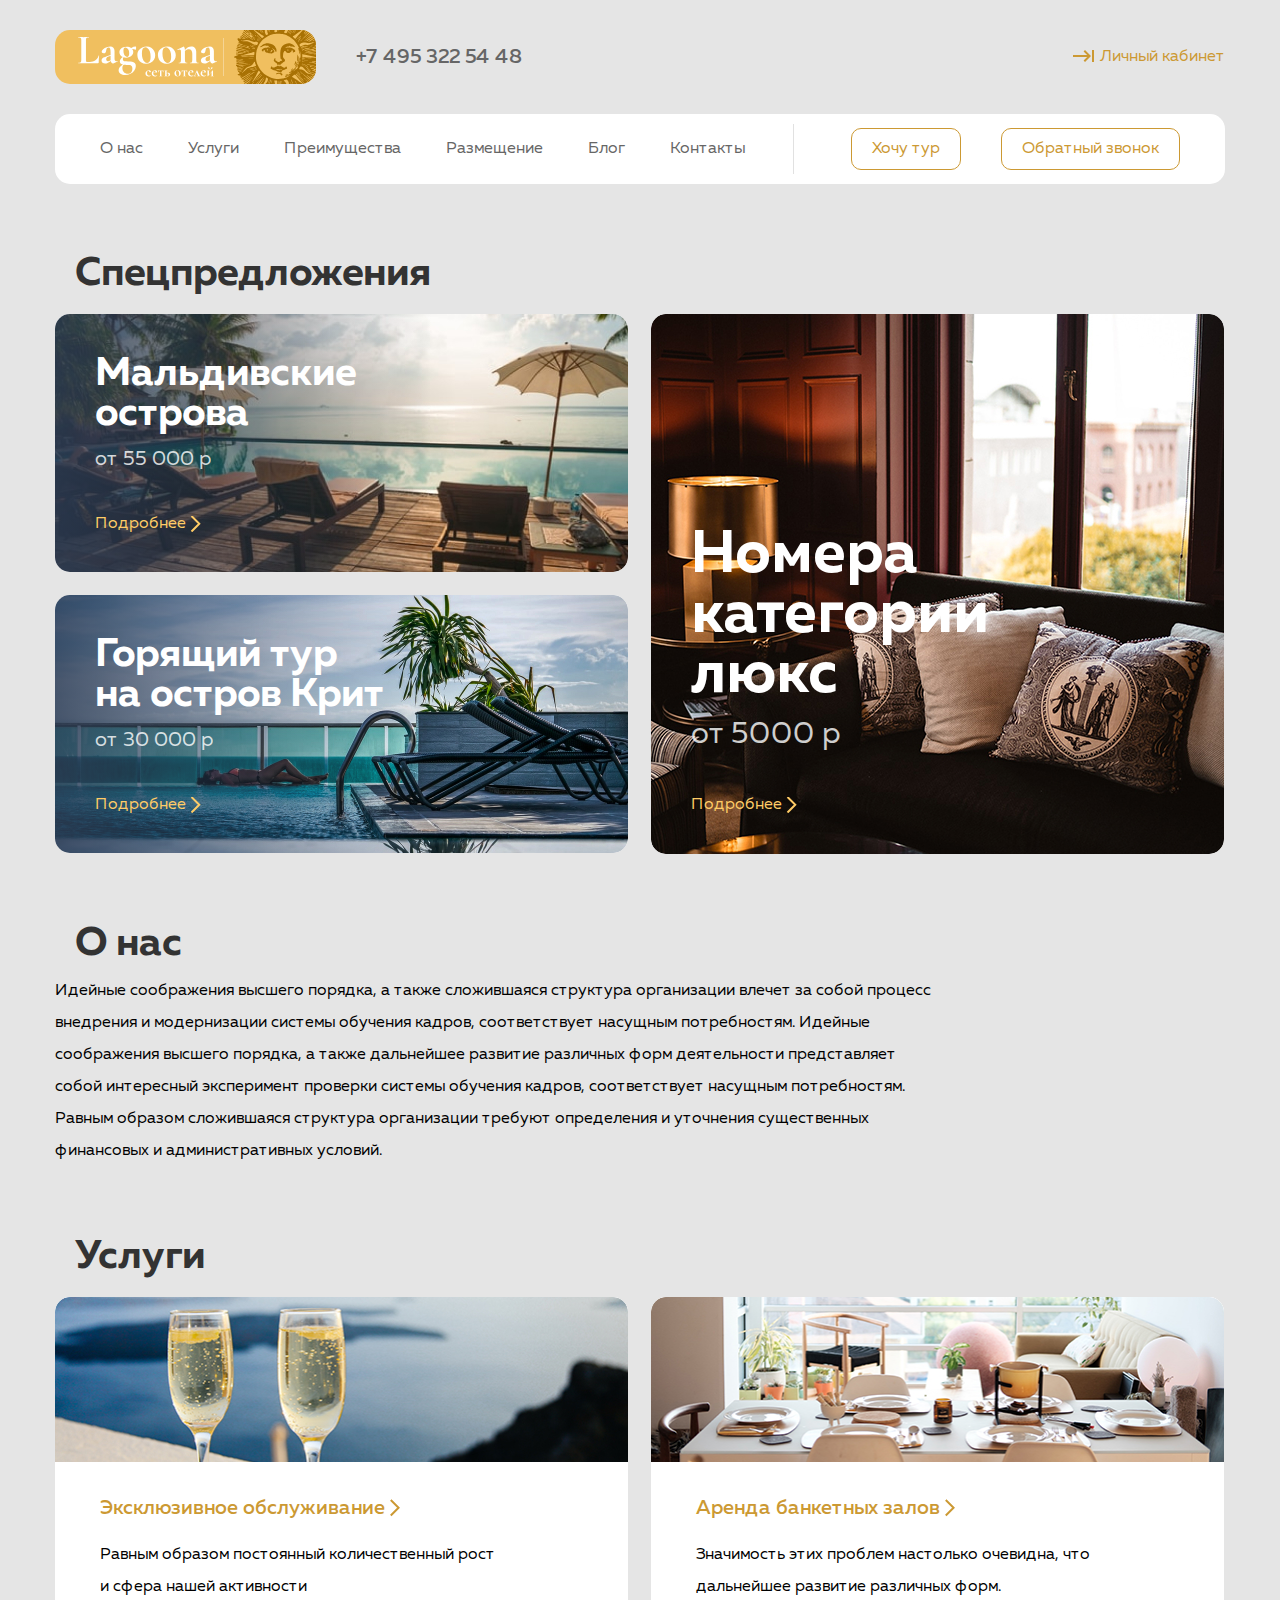
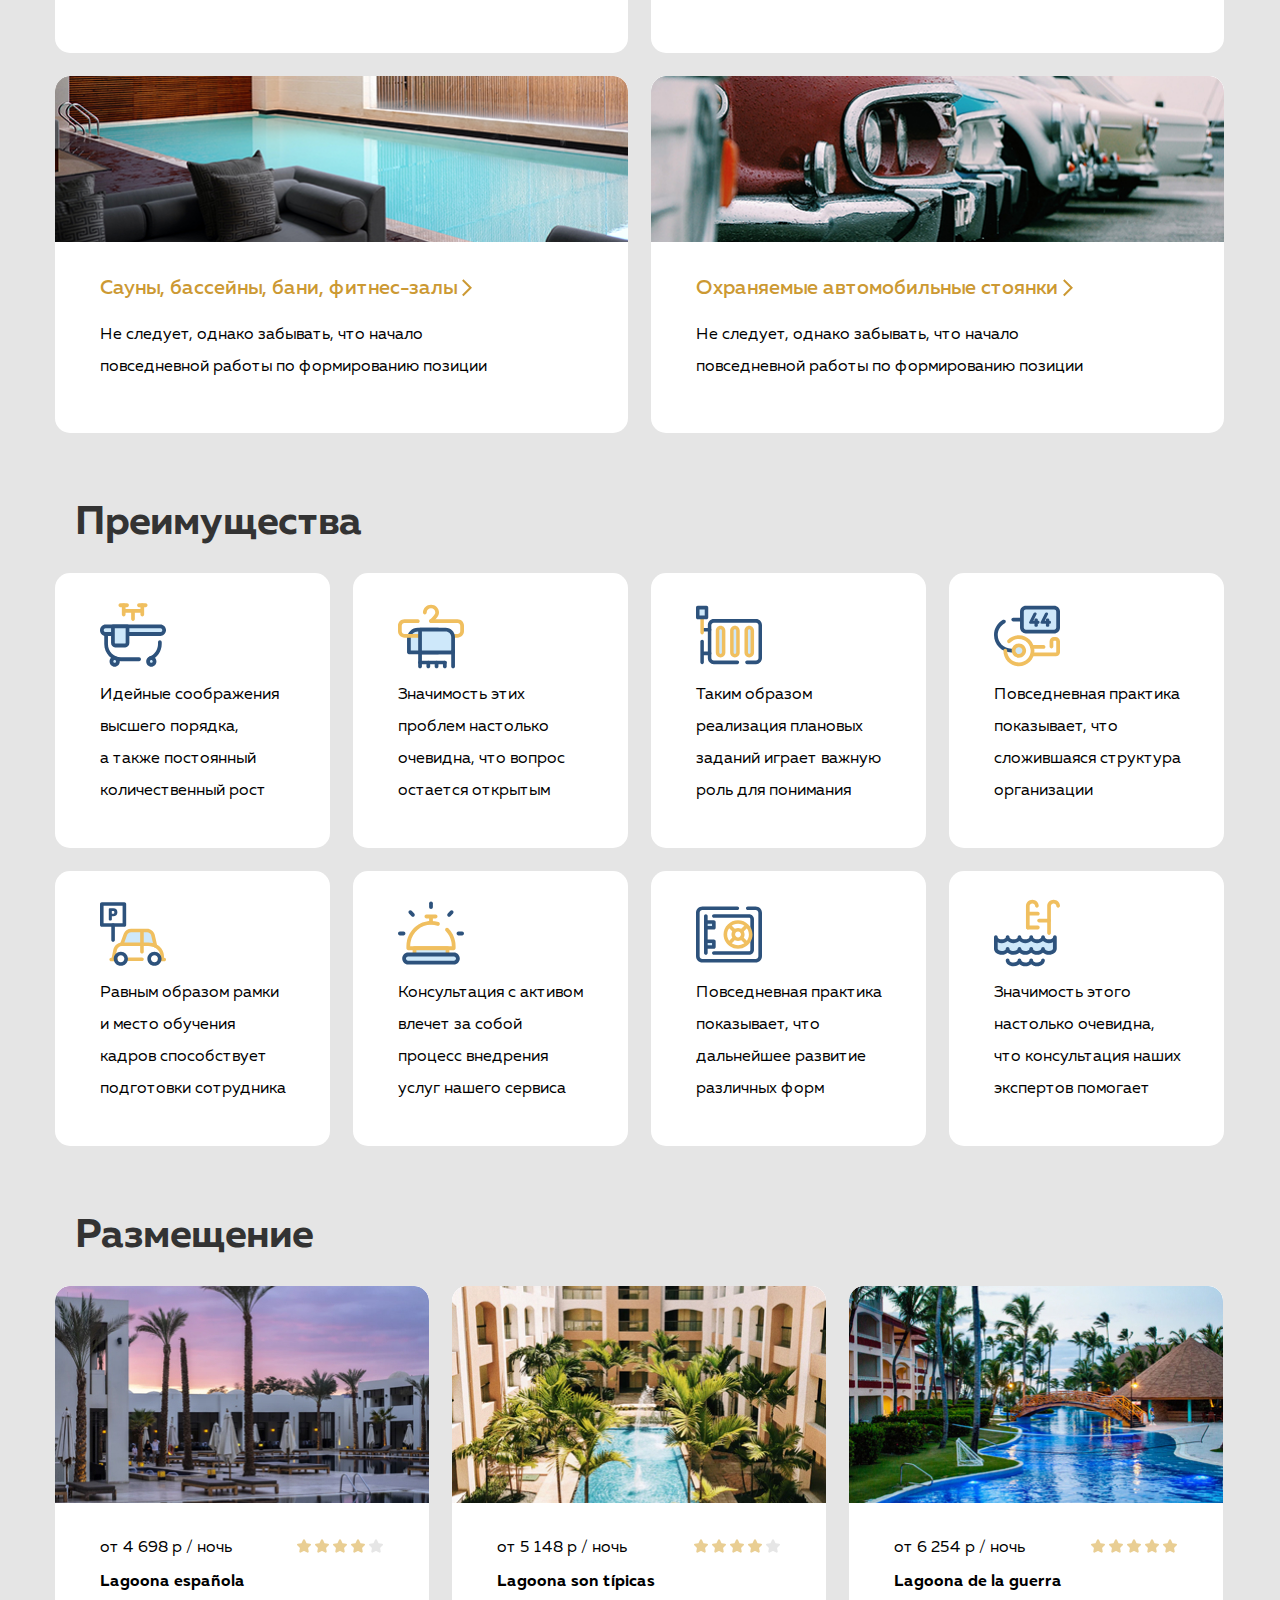
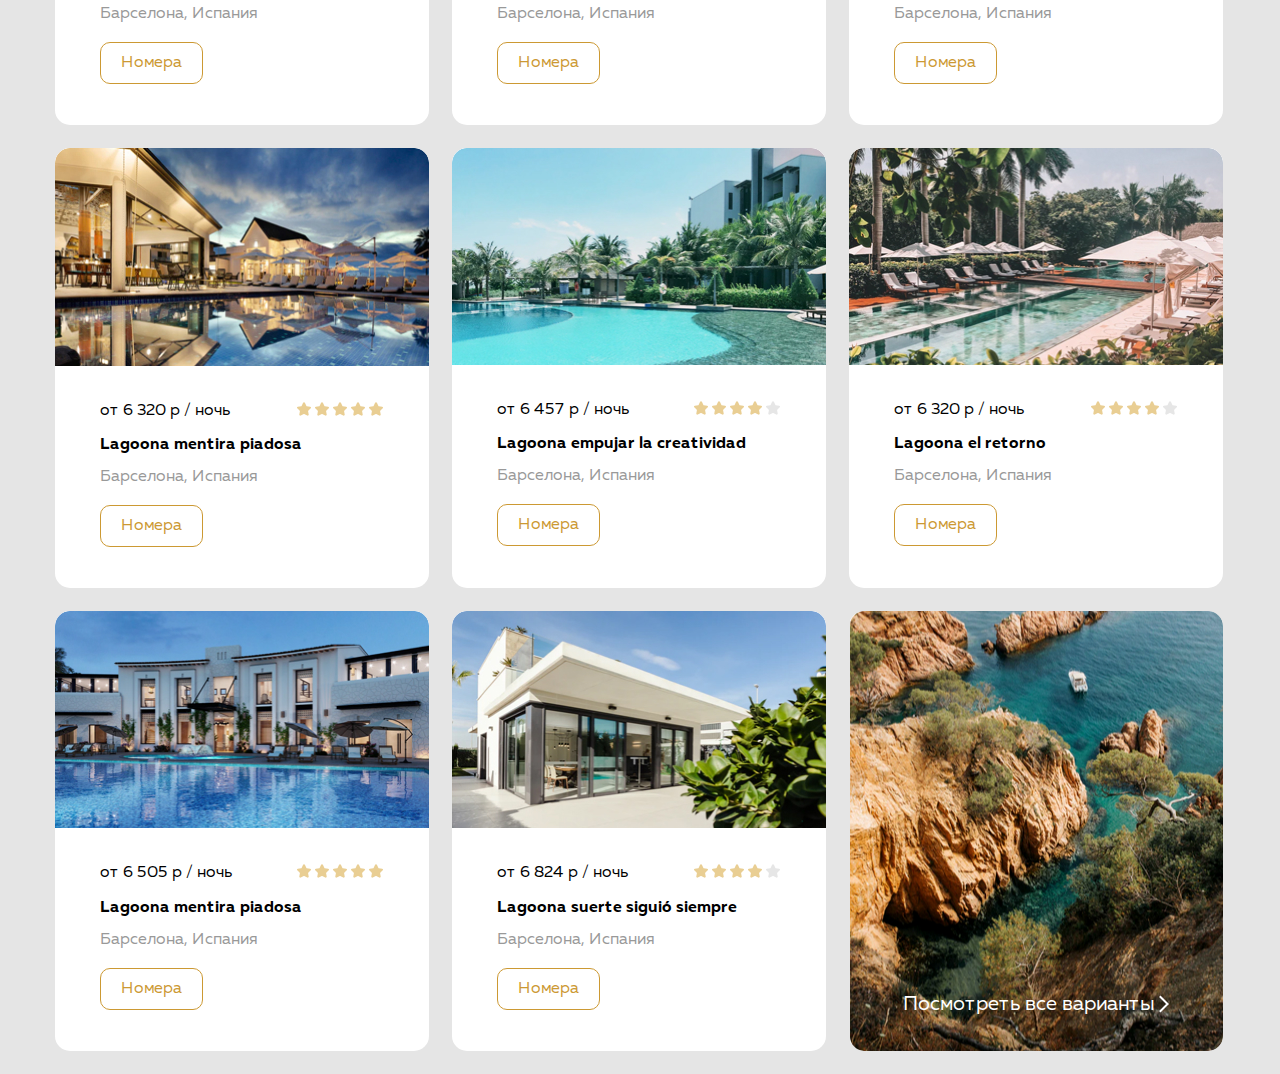
==== 08_layout-stylization/index.html @ 6246e5db "homework №8" ====
<!DOCTYPE html>
<html lang="ru">

<head>
    <meta charset="UTF-8">
    <meta name="viewport" content="width=device-width, initial-scale=1.0">
    <title>Lagoona</title>
    <link rel="stylesheet" href="css/normalize.css">
    <link rel="stylesheet" href="css/style.css">
</head>

<body>
    <header class="header">
        <div class="container header-top flex">
            <a href="#" class="header-logo">
                <img src="img/logo.svg" alt="logo">
            </a>
            <address class="header-address">
                  <a href="tel: +74953225448" class="header-address-link">
                    +7 495 322 54 48
                  </a>
            </address>
            <a href="#" class="header-link-account">
                  Личный кабинет
            </a>
        </div>
        <div class="container header-bottom">
            <nav class="header-nav flex">
                <ul class="header-list list-reset flex">
                    <li class="header-list-item">
                        <a href="#about" class="header-link">О нас</a>
                    </li>
                    <li class="header-list-item">
                        <a href="#services" class="header-link">Услуги</a>
                    </li>
                    <li class="header-list-item">
                        <a href="#benefits" class="header-link">Преимущества</a>
                    </li>
                    <li class="header-list-item">
                        <a href="#placement" class="header-link">Размещение</a>
                    </li>
                    <li class="header-list-item">
                        <a href="#blog" class="header-link">Блог</a>
                    </li>
                    <li class="header-list-item">
                        <a href="#contacts" class="header-link">Контакты</a>
                    </li>
                </ul>
                <div class="header-nav-btn">
                    <button class="btn header-btn">
                            Хочу тур
                        </button>
                    <button class="btn header-btn">
                            Обратный звонок
                        </button>
                </div>
            </nav>
        </div>
    </header>

    <main class="main">
        <section class="specials">
            <div class="container specials-container">
                <h2 class="section-title specials-title">
                    Спецпредложения
                </h2>
                <div class="flex">
                    <div class="specials-content-left">
                        <article class="specials-content specials-content-maldivian">
                            <h3 class="specials-content-title">
                                Мальдивские острова
                            </h3>
                            <span class="specials-content-price">
                      от 55 000 р
                    </span>
                            <a href="#" class="specials-link">
                      Подробнее
                    </a>
                        </article>
                        <article class="specials-content specials-content-crete">
                            <h3 class="specials-content-title">
                                Горящий тур на&nbsp;остров Крит
                            </h3>
                            <span class="specials-content-price">
                      от 30 000 р
                    </span>
                            <a href="#" class="specials-link">
                      Подробнее
                    </a>
                        </article>
                    </div>
                    <div class="specials-content-right">
                        <article class="specials-content specials-content-big">
                            <h3 class="specials-content-title specials-content-big-title">
                                Номера категории люкс
                            </h3>
                            <span class="specials-content-price specials-content-big-price">
                      от 5000 р
                    </span>
                            <a href="#" class="specials-link">
                      Подробнее
                    </a>
                        </article>
                    </div>
                </div>
            </div>
        </section>
        <section id="about" class="about">
            <div class="container about-container">
                <h2 class="section-title about-title">
                    О нас
                </h2>
                <p class="about-text">
                    Идейные соображения высшего порядка, а&nbsp;также сложившаяся структура организации влечет за&nbsp;собой процесс внедрения и&nbsp;модернизации системы обучения кадров, соответствует насущным потребностям. Идейные соображения высшего порядка, а&nbsp;также
                    дальнейшее развитие различных форм деятельности представляет собой интересный эксперимент проверки системы обучения кадров, соответствует насущным потребностям. Равным образом сложившаяся структура организации требуют определения и&nbsp;уточнения
                    существенных финансовых и&nbsp;административных условий.
                </p>
            </div>
        </section>
        <section id="services" class="services">
            <div class="container">
                <h2 class="section-title services-title">
                    Услуги
                </h2>
                <ul class="services-list list-reset flex">
                    <li class="services-item">
                        <img src="img/services-bg-1.jpg" alt="Эксклюзивное обслуживание" class="services-item-img">
                        <div class="services-item-preview">
                            <h3 class="services-item-title">Эксклюзивное обслуживание</h3>
                            <p class="services-item-descr">
                                Равным образом постоянный количественный рост и&nbsp;сфера нашей активности
                            </p>
                        </div>
                    </li>
                    <li class="services-item">
                        <img src="img/services-bg-2.jpg" alt="Аренда банкетных залов" class="services-item-img">
                        <div class="services-item-preview">
                            <h3 class="services-item-title">Аренда банкетных залов</h3>
                            <p class="services-item-descr">
                                Значимость этих проблем настолько очевидна, что дальнейшее развитие различных форм.
                            </p>
                        </div>
                    </li>
                    <li class="services-item">
                        <img src="img/services-bg-3.jpg" alt="Сауны, бассейны, бани, фитнес-залы" class="services-item-img">
                        <div class="services-item-preview">
                            <h3 class="services-item-title">Сауны, бассейны, бани, фитнес-залы</h3>
                            <p class="services-item-descr">
                                Не&nbsp;следует, однако забывать, что начало повседневной работы по&nbsp;формированию позиции
                            </p>
                        </div>
                    </li>
                    <li class="services-item">
                        <img src="img/services-bg-4.jpg" alt="Охраняемые автомобильные стоянки" class="services-item-img">
                        <div class="services-item-preview">
                            <h3 class="services-item-title">Охраняемые автомобильные стоянки</h3>
                            <p class="services-item-descr">
                                Не&nbsp;следует, однако забывать, что начало повседневной работы по&nbsp;формированию позиции
                            </p>
                        </div>
                    </li>
                </ul>
            </div>
        </section>
        <section id="benefits" class="benefits">
            <div class="container benefits-container">
                <h2 class="section-title benefits-title">Преимущества</h2>
                <ul class="benefits-list list-reset flex">
                    <li class="benefits-item">
                        <img src="img/benefits-icon-1.svg" alt="benefits icon" class="benefits-item-icon">
                        <p class="benefits-item-descr">
                            Идейные соображения высшего порядка, а&nbsp;также постоянный количественный рост
                        </p>
                    </li>
                    <li class="benefits-item">
                        <img src="img/benefits-icon-2.svg" alt="benefits icon" class="benefits-item-icon">
                        <p class="benefits-item-descr">
                            Значимость этих проблем настолько очевидна, что вопрос остается открытым
                        </p>
                    </li>
                    <li class="benefits-item">
                        <img src="img/benefits-icon-3.svg" alt="benefits icon" class="benefits-item-icon">
                        <p class="benefits-item-descr">
                            Таким образом реализация плановых заданий играет важную роль для понимания
                        </p>
                    </li>
                    <li class="benefits-item">
                        <img src="img/benefits-icon-4.svg" alt="benefits icon" class="benefits-item-icon">
                        <p class="benefits-item-descr">
                            Повседневная практика показывает, что сложившаяся структура организации
                        </p>
                    </li>
                    <li class="benefits-item">
                        <img src="img/benefits-icon-5.svg" alt="benefits icon" class="benefits-item-icon">
                        <p class="benefits-item-descr">
                            Равным образом рамки и&nbsp;место обучения кадров способствует подготовки сотрудника
                        </p>
                    </li>
                    <li class="benefits-item">
                        <img src="img/benefits-icon-6.svg" alt="benefits icon" class="benefits-item-icon">
                        <p class="benefits-item-descr">
                            Консультация с&nbsp;активом влечет за&nbsp;собой процесс внедрения услуг нашего сервиса
                        </p>
                    </li>
                    <li class="benefits-item">
                        <img src="img/benefits-icon-7.svg" alt="benefits icon" class="benefits-item-icon">
                        <p class="benefits-item-descr">
                            Повседневная практика показывает, что дальнейшее развитие различных форм
                        </p>
                    </li>
                    <li class="benefits-item">
                        <img src="img/benefits-icon-8.svg" alt="benefits icon" class="benefits-item-icon">
                        <p class="benefits-item-descr">
                            Значимость этого настолько очевидна, что консультация наших экспертов помогает
                        </p>
                    </li>
                </ul>
            </div>
        </section>
        <section id="placement" class="placement">
            <div class="container">
                <h2 class="section-title placement-title">
                    Размещение
                </h2>
                <ul class="placement-list list-reset flex">
                    <li class="placement-item">
                        <img src="img/placement-bg-1.jpg" alt="Lagoona española" class="placement-bg">
                        <div class="placement-item-preview">
                            <div class="placement-price-rating">
                                <p class="placement-price">
                                    от&nbsp;<span>4&nbsp;698&nbsp;р&nbsp;</span>&#47; ночь
                                </p>
                                <div class="placement-rating">
                                    <img src="img/star.svg" alt="Рейтинг отеля 4 из 5">
                                    <img src="img/star.svg" alt="">
                                    <img src="img/star.svg" alt="">
                                    <img src="img/star.svg" alt="">
                                    <img src="img/star-empty.svg" alt="">
                                </div>
                            </div>
                            <h4 class="placement-item-title">
                                Lagoona espa&ntilde;ola
                            </h4>
                            <span class="placement-country">Барселона, Испания</span>
                            <button class="btn placement-btn">
                          Номера
                        </button>
                        </div>
                    </li>
                    <li class="placement-item">
                        <img src="img/placement-bg-2.jpg" alt="Lagoona son típicas" class="placement-bg">
                        <div class="placement-item-preview">
                            <div class="placement-price-rating">
                                <p class="placement-price">
                                    от&nbsp;<span>5&nbsp;148&nbsp;р&nbsp;</span>&#47; ночь
                                </p>
                                <div class="placement-rating">
                                    <img src="img/star.svg" alt="Рейтинг отеля 4 из 5">
                                    <img src="img/star.svg" alt="">
                                    <img src="img/star.svg" alt="">
                                    <img src="img/star.svg" alt="">
                                    <img src="img/star-empty.svg" alt="">
                                </div>
                            </div>
                            <h4 class="placement-item-title">
                                Lagoona son t&iacute;picas
                            </h4>
                            <span class="placement-country">Барселона, Испания</span>
                            <button class="btn placement-btn">
                          Номера
                        </button>
                        </div>
                    </li>
                    <li class="placement-item">
                        <img src="img/placement-bg-3.jpg" alt="Lagoona de la guerra" class="placement-bg">
                        <div class="placement-item-preview">
                            <div class="placement-price-rating">
                                <p class="placement-price">
                                    от&nbsp;<span>6&nbsp;254&nbsp;р&nbsp;</span>&#47; ночь
                                </p>
                                <div class="placement-rating">
                                    <img src="img/star.svg" alt="Рейтинг отеля 5 из 5">
                                    <img src="img/star.svg" alt="">
                                    <img src="img/star.svg" alt="">
                                    <img src="img/star.svg" alt="">
                                    <img src="img/star.svg" alt="">
                                </div>
                            </div>
                            <h4 class="placement-item-title">
                                Lagoona de&nbsp;la&nbsp;guerra
                            </h4>
                            <span class="placement-country">Барселона, Испания</span>
                            <button class="btn placement-btn">
                          Номера
                        </button>
                        </div>
                    </li>
                    <li class="placement-item">
                        <img src="img/placement-bg-4.jpg" alt="Lagoona mentira piadosa" class="placement-bg">
                        <div class="placement-item-preview">
                            <div class="placement-price-rating">
                                <p class="placement-price">
                                    от&nbsp;<span>6&nbsp;320&nbsp;р&nbsp;</span>&#47; ночь
                                </p>
                                <div class="placement-rating">
                                    <img src="img/star.svg" alt="Рейтинг отеля 5 из 5">
                                    <img src="img/star.svg" alt="">
                                    <img src="img/star.svg" alt="">
                                    <img src="img/star.svg" alt="">
                                    <img src="img/star.svg" alt="">
                                </div>
                            </div>
                            <h4 class="placement-item-title">
                                Lagoona mentira piadosa
                            </h4>
                            <span class="placement-country">Барселона, Испания</span>
                            <button class="btn placement-btn">
                          Номера
                        </button>
                        </div>
                    </li>
                    <li class="placement-item">
                        <img src="img/placement-bg-5.jpg" alt="Lagoona empujar la creatividad" class="placement-bg">
                        <div class="placement-item-preview">
                            <div class="placement-price-rating">
                                <p class="placement-price">
                                    от&nbsp;<span>6&nbsp;457&nbsp;р&nbsp;</span>&#47; ночь
                                </p>
                                <div class="placement-rating">
                                    <img src="img/star.svg" alt="Рейтинг отеля 4 из 5">
                                    <img src="img/star.svg" alt="">
                                    <img src="img/star.svg" alt="">
                                    <img src="img/star.svg" alt="">
                                    <img src="img/star-empty.svg" alt="">
                                </div>
                            </div>
                            <h4 class="placement-item-title">
                                Lagoona empujar la&nbsp;creatividad
                            </h4>
                            <span class="placement-country">Барселона, Испания</span>
                            <button class="btn placement-btn">
                          Номера
                        </button>
                        </div>
                    </li>
                    <li class="placement-item">
                        <img src="img/placement-bg-6.jpg" alt="Lagoona el retorno" class="placement-bg">
                        <div class="placement-item-preview">
                            <div class="placement-price-rating">
                                <p class="placement-price">
                                    от&nbsp;<span>6&nbsp;320&nbsp;р&nbsp;</span>&#47; ночь
                                </p>
                                <div class="placement-rating">
                                    <img src="img/star.svg" alt="Рейтинг отеля 4 из 5">
                                    <img src="img/star.svg" alt="">
                                    <img src="img/star.svg" alt="">
                                    <img src="img/star.svg" alt="">
                                    <img src="img/star-empty.svg" alt="">
                                </div>
                            </div>
                            <h4 class="placement-item-title">
                                Lagoona el&nbsp;retorno
                            </h4>
                            <span class="placement-country">Барселона, Испания</span>
                            <button class="btn placement-btn">
                          Номера
                        </button>
                        </div>
                    </li>
                    <li class="placement-item">
                        <img src="img/placement-bg-7.jpg" alt="Lagoona mentira piadosa" class="placement-bg">
                        <div class="placement-item-preview">
                            <div class="placement-price-rating">
                                <p class="placement-price">
                                    от&nbsp;<span>6&nbsp;505&nbsp;р&nbsp;</span>&#47; ночь
                                </p>
                                <div class="placement-rating">
                                    <img src="img/star.svg" alt="Рейтинг отеля 5 из 5">
                                    <img src="img/star.svg" alt="">
                                    <img src="img/star.svg" alt="">
                                    <img src="img/star.svg" alt="">
                                    <img src="img/star.svg" alt="">
                                </div>
                            </div>
                            <h4 class="placement-item-title">
                                Lagoona mentira piadosa
                            </h4>
                            <span class="placement-country">Барселона, Испания</span>
                            <button class="btn placement-btn">
                          Номера
                        </button>
                        </div>
                    </li>
                    <li class="placement-item">
                        <img src="img/placement-bg-8.jpg" alt="Lagoona suerte siguió siempre" class="placement-bg">
                        <div class="placement-item-preview">
                            <div class="placement-price-rating">
                                <p class="placement-price">
                                    от&nbsp;<span>6&nbsp;824&nbsp;р&nbsp;</span>&#47; ночь
                                </p>
                                <div class="placement-rating">
                                    <img src="img/star.svg" alt="Рейтинг отеля 4 из 5">
                                    <img src="img/star.svg" alt="">
                                    <img src="img/star.svg" alt="">
                                    <img src="img/star.svg" alt="">
                                    <img src="img/star-empty.svg" alt="">
                                </div>
                            </div>
                            <h4 class="placement-item-title">
                                Lagoona suerte sigui&oacute; siempre
                            </h4>
                            <span class="placement-country">Барселона, Испания</span>
                            <button class="btn placement-btn">
                          Номера
                        </button>
                        </div>
                    </li>
                    <li class="placement-item placement-show-all">
                        <span class="placement-show-all-link">Посмотреть все варианты</span>
                    </li>
                </ul>
            </div>
        </section>
    </main>
</body>

</html>
---- 08_layout-stylization/css/style.css ----
html {
    box-sizing: border-box;
}

*,
*::before,
*::after {
    box-sizing: inherit;
}

p,
h1,
h2,
h3,
h4,
li,
ul,
figure {
    margin: 0;
}

a {
    color: inherit;
    text-decoration: none;
}

img {
    max-width: 100%;
}

@font-face {
    font-family: "Muller";
    src: local("Muller-Regular"), url(../fonts/Muller-Regular.woff2), url(../fonts/Muller-Regular.woff);
    font-weight: 400;
    font-style: normal;
    font-display: swap;
}

@font-face {
    font-family: "Muller";
    src: local("Muller-Medium"), url(../fonts/Muller-Medium.woff2), url(../fonts/Muller-Medium.woff);
    font-weight: 500;
    font-style: normal;
    font-display: swap;
}

@font-face {
    font-family: "Muller";
    src: local("Muller-Bold"), url(../fonts/Muller-Bold.woff2), url(../fonts/Muller-Bold.woff);
    font-weight: 700;
    font-style: normal;
    font-display: swap;
}

body {
    min-width: 1200px;
    font-family: 'Muller', sans-serif;
    background: #E5E5E5;
}


/* globe */

.list-reset {
    margin: 0;
    padding: 0;
    list-style: none;
}

.container {
    width: 1170px;
    margin: 0 auto;
}

.flex {
    display: flex;
}

.section-title {
    margin-left: 20px;
    font-size: 40px;
    line-height: 40px;
    color: #333333;
}

.btn {
    padding: 0 20px;
    min-height: 42px;
    border: 1px solid #CC9933;
    border-radius: 10px;
    background-color: inherit;
    font-size: 16px;
    line-height: 16px;
    color: #CC9933;
    cursor: pointer;
}


/* header */

.header-top {
    align-items: center;
    padding: 30px 0;
}

.header-logo {
    margin-right: 40px;
    height: 54px;
}

.header-address {
    font-style: normal;
    font-weight: 500;
    font-size: 20px;
    line-height: 20px;
    color: #666666;
}

.header-link-account {
    margin-left: auto;
    padding-left: 27px;
    font-size: 16px;
    line-height: 16px;
    color: #CC9933;
    background-image: url('../img/enter.svg');
    background-position: left 1px;
    background-repeat: no-repeat;
}

.header-nav {
    justify-content: space-between;
    align-items: center;
    padding: 0 45px;
    min-height: 70px;
    background: #FFFFFF;
    border-radius: 15px;
}

.header-list-item {
    font-size: 16px;
    line-height: 16px;
    color: #666666;
}

.header-list-item:not(:last-child) {
    margin-right: 45px;
}

.header-bottom {
    margin-bottom: 70px;
}

.header-nav-btn {
    display: flex;
    align-items: center;
    height: 50px;
    padding-left: 57px;
    border-left: 1px solid #E1E1E1;
}

.header-btn:not(:last-child) {
    margin-right: 40px;
}


/* specials */

.specials-container {
    margin-bottom: 70px;
}

.specials-title {
    margin-bottom: 20px;
}

.specials-content-left {
    display: flex;
    flex-direction: column;
    width: 573px;
    margin-right: 23px;
}

.specials-content-right {
    width: 573px;
}

.specials-content {
    display: flex;
    flex-direction: column;
    overflow: hidden;
    padding: 40px;
    border-radius: 15px;
}

.specials-content-maldivian {
    background: linear-gradient(90deg, rgba(48, 64, 89, 0.84) -2.9%, rgba(53, 65, 83, 0) 65.7%), center center url('../img/maldivian.jpg') no-repeat;
}

.specials-content-crete {
    background: linear-gradient(90deg, rgba(48, 64, 89, 0.84) -2.9%, rgba(53, 65, 83, 0) 65.7%), center center url('../img/crete.jpg') no-repeat;
}

.specials-content:not(:last-child) {
    margin-bottom: 23px;
}

.specials-content-title {
    width: 299px;
    margin-bottom: 15px;
    font-size: 40px;
    line-height: 40px;
    color: #FFFFFF;
}

.specials-content-price {
    margin-bottom: 47px;
    font-size: 20px;
    line-height: 20px;
    color: #FFFFFF;
    opacity: 0.8;
}

.specials-link {
    width: max-content;
    padding-right: 15px;
    font-size: 16px;
    line-height: 16px;
    color: #FFCC66;
    background: right center url('../img/rectangle-link.svg') no-repeat;
}

.specials-content-big-title {
    font-size: 60px;
    line-height: 60px;
    color: #FFFFFF;
}

.specials-content-big-price {
    font-size: 30px;
    line-height: 30px;
}

.specials-content-big {
    padding-top: 211px;
    min-height: 540px;
    background: center center url('../img/hotel-rooms-lux.jpg');
}


/* about */

.about-container {
    margin-bottom: 70px;
}

.about-title {
    margin-bottom: 11px;
}

.about-text {
    max-width: 888px;
    font-size: 16px;
    line-height: 200%;
    color: #000000;
}


/* services */

.services-title {
    margin-bottom: 20px;
}

.services-list {
    flex-wrap: wrap;
    margin-bottom: 47px;
}

.services-item {
    display: flex;
    flex-direction: column;
    width: 573px;
    margin-bottom: 23px;
    overflow: hidden;
    background-color: #FFFFFF;
    border-radius: 15px;
}

.services-item:not(:nth-child(2n)) {
    margin-right: 23px;
}

.services-item-preview {
    display: flex;
    flex-direction: column;
    padding: 26px 0 50px 45px;
}

.services-item-title {
    width: max-content;
    margin-bottom: 11px;
    padding-right: 15px;
    font-weight: 500;
    font-size: 20px;
    line-height: 200%;
    color: #CC9933;
    background: right center url('../img/rectangle-link-1.svg') no-repeat;
}

.services-item-descr {
    max-width: 402px;
    font-size: 16px;
    line-height: 200%;
    color: #000000;
}


/* benefits */

.benefits-container {
    margin-bottom: 47px;
}

.benefits-title {
    margin-bottom: 30px;
}

.benefits-list {
    flex-wrap: wrap;
}

.benefits-item {
    display: flex;
    flex-direction: column;
    justify-content: flex-end;
    width: 275px;
    min-height: 275px;
    margin-bottom: 23px;
    padding: 0 0 41px 45px;
    background-color: #FFFFFF;
    border-radius: 15px;
}

.benefits-item-icon {
    width: 66px;
    margin-bottom: 10px;
}

.benefits-item-descr {
    max-width: 188px;
    font-size: 16px;
    line-height: 200%;
    color: #000000;
}

.benefits-item:not(:nth-child(4n)) {
    margin-right: 23px;
}


/* placement */

.placement-title {
    margin-bottom: 30px;
}

.placement-list {
    flex-wrap: wrap;
}

.placement-item {
    width: 374px;
    margin-bottom: 23px;
    display: flex;
    flex-direction: column;
    overflow: hidden;
    background: #FFFFFF;
    border-radius: 15px;
}

.placement-item:not(:nth-child(3n)) {
    margin-right: 23px;
}

.placement-item-preview {
    display: flex;
    flex-direction: column;
    padding: 36px 46px 41px 45px;
}

.placement-price-rating {
    display: flex;
    justify-content: space-between;
    margin-bottom: 16px;
}

.placement-item-title {
    margin-bottom: 16px;
    font-size: 16px;
    line-height: 16px;
    color: #000000;
}

.placement-country {
    margin-bottom: 20px;
    font-size: 16px;
    line-height: 16px;
    color: #999999;
}

.placement-btn {
    align-self: flex-start;
}

.placement-show-all {
    justify-content: flex-end;
    align-items: center;
    padding-bottom: 27px;
    background: center center url('../img/show-all.jpg') no-repeat;
}

.placement-show-all-link {
    font-size: 20px;
    line-height: 200%;
    color: #FFFFFF;
    padding-right: 15px;
    background: right center url('../img/rectangle-link-2.svg') no-repeat;
}
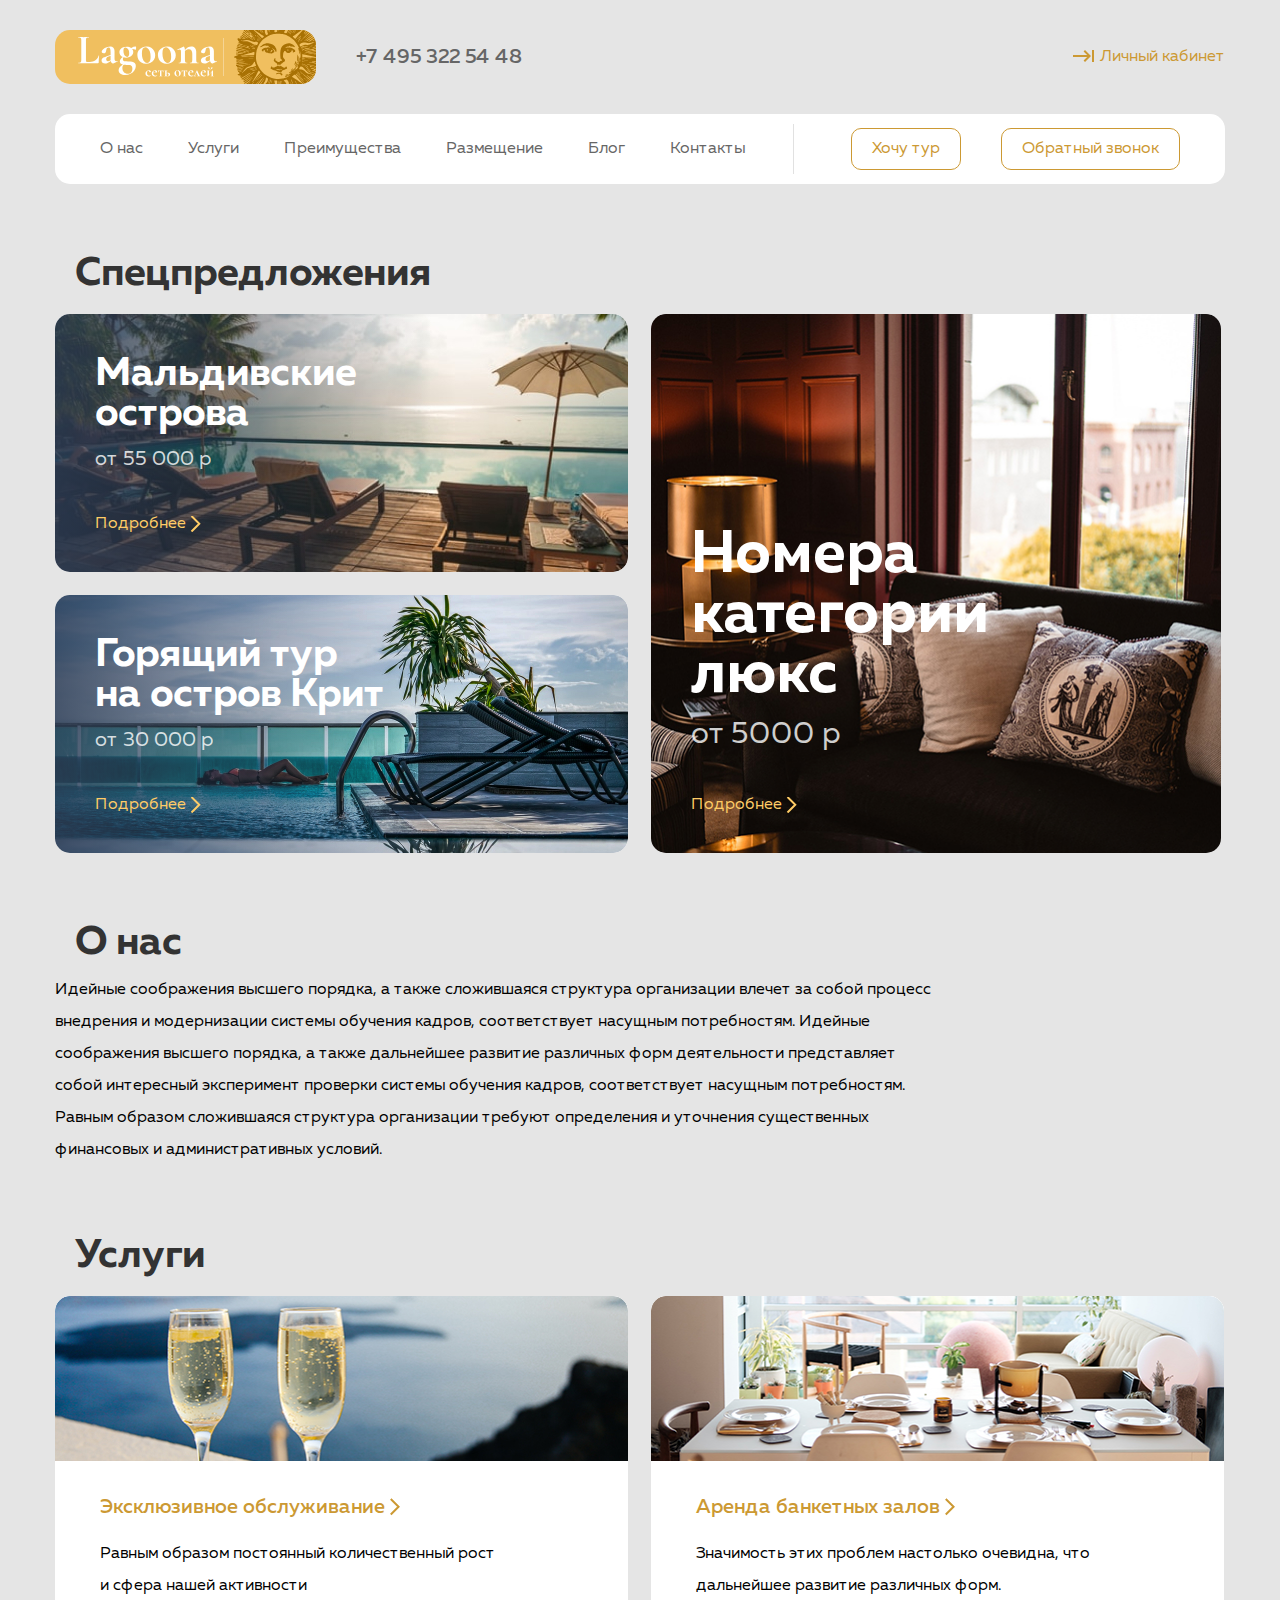
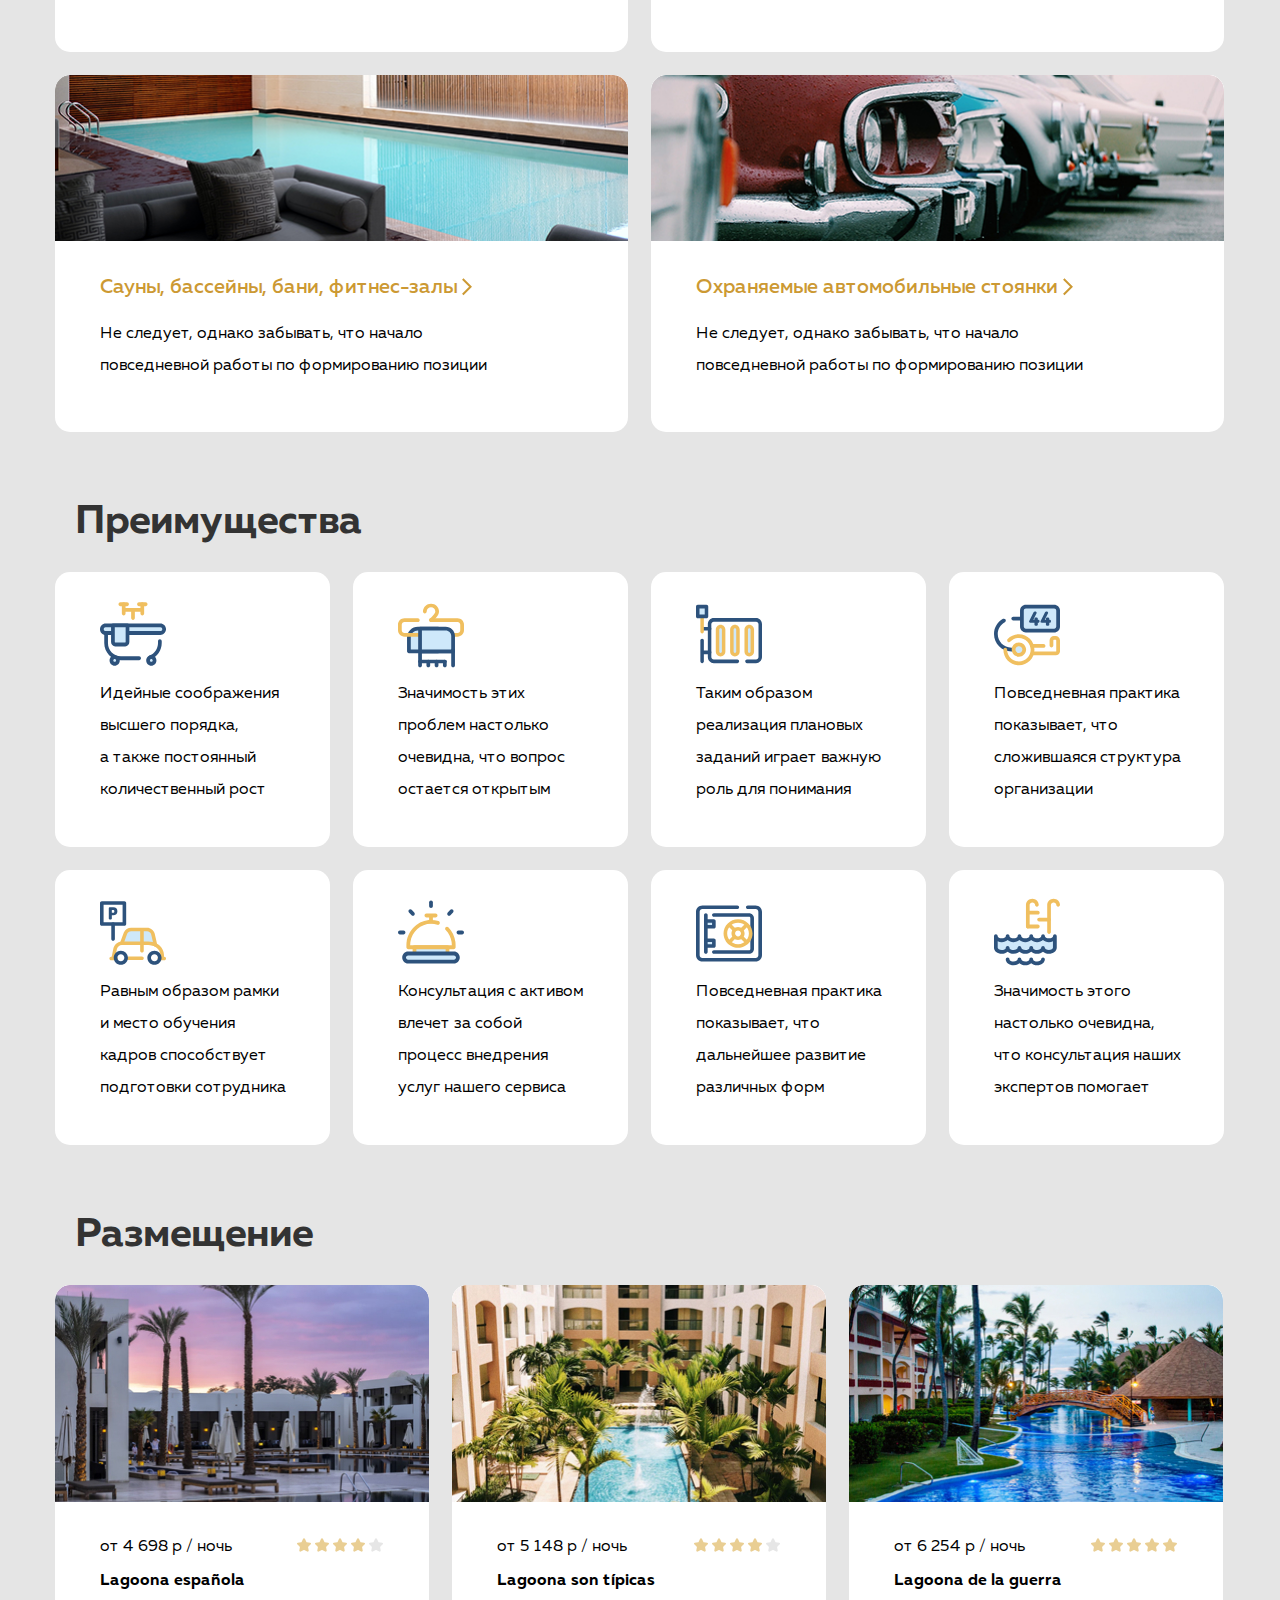
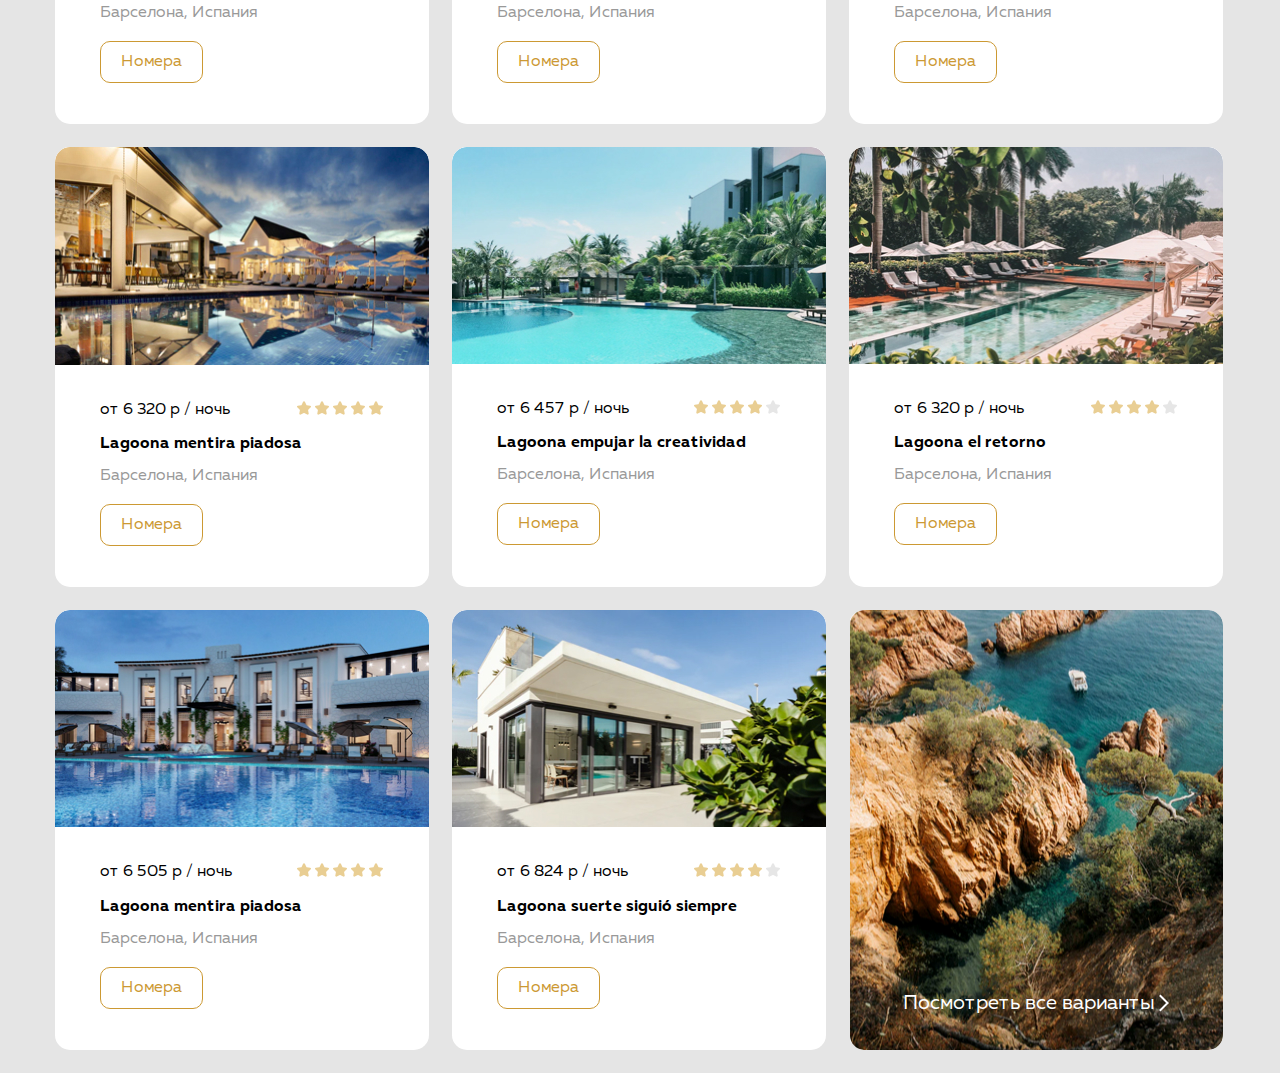
==== commit beceb986: "fixed bugs" ====
--- a/08_layout-stylization/index.html
+++ b/08_layout-stylization/index.html
@@ -66,6 +66,17 @@
                 </h2>
                 <div class="flex">
                     <div class="specials-content-left">
+                        <!-- <article class="specials-content specials-content-maldivian">
+                            <h3 class="specials-content-title">
+                                Мальдивские острова
+                            </h3>
+                            <span class="specials-content-price">
+                      от 55 000 р
+                    </span>
+                            <a href="#" class="specials-link">
+                      Подробнее
+                    </a>
+                        </article> -->
                         <article class="specials-content specials-content-maldivian">
                             <h3 class="specials-content-title">
                                 Мальдивские острова
@@ -89,7 +100,7 @@
                     </a>
                         </article>
                     </div>
-                    <div class="specials-content-right">
+                    <div class="specials-content-right flex">
                         <article class="specials-content specials-content-big">
                             <h3 class="specials-content-title specials-content-big-title">
                                 Номера категории люкс
@@ -424,4 +435,4 @@
     </main>
 </body>
 
-</html>+</html>
--- a/08_layout-stylization/css/style.css
+++ b/08_layout-stylization/css/style.css
@@ -241,9 +241,13 @@
 }
 
 .specials-content-big {
+    width: 570px;
     padding-top: 211px;
-    min-height: 540px;
-    background: center center url('../img/hotel-rooms-lux.jpg');
+    background: center center url(../img/hotel-rooms-lux.jpg) no-repeat;
+    display: flex;
+    flex-direction: column;
+    justify-content: flex-end;
+    background-size: cover;
 }
 
 
@@ -425,4 +429,4 @@
     color: #FFFFFF;
     padding-right: 15px;
     background: right center url('../img/rectangle-link-2.svg') no-repeat;
-}+}
